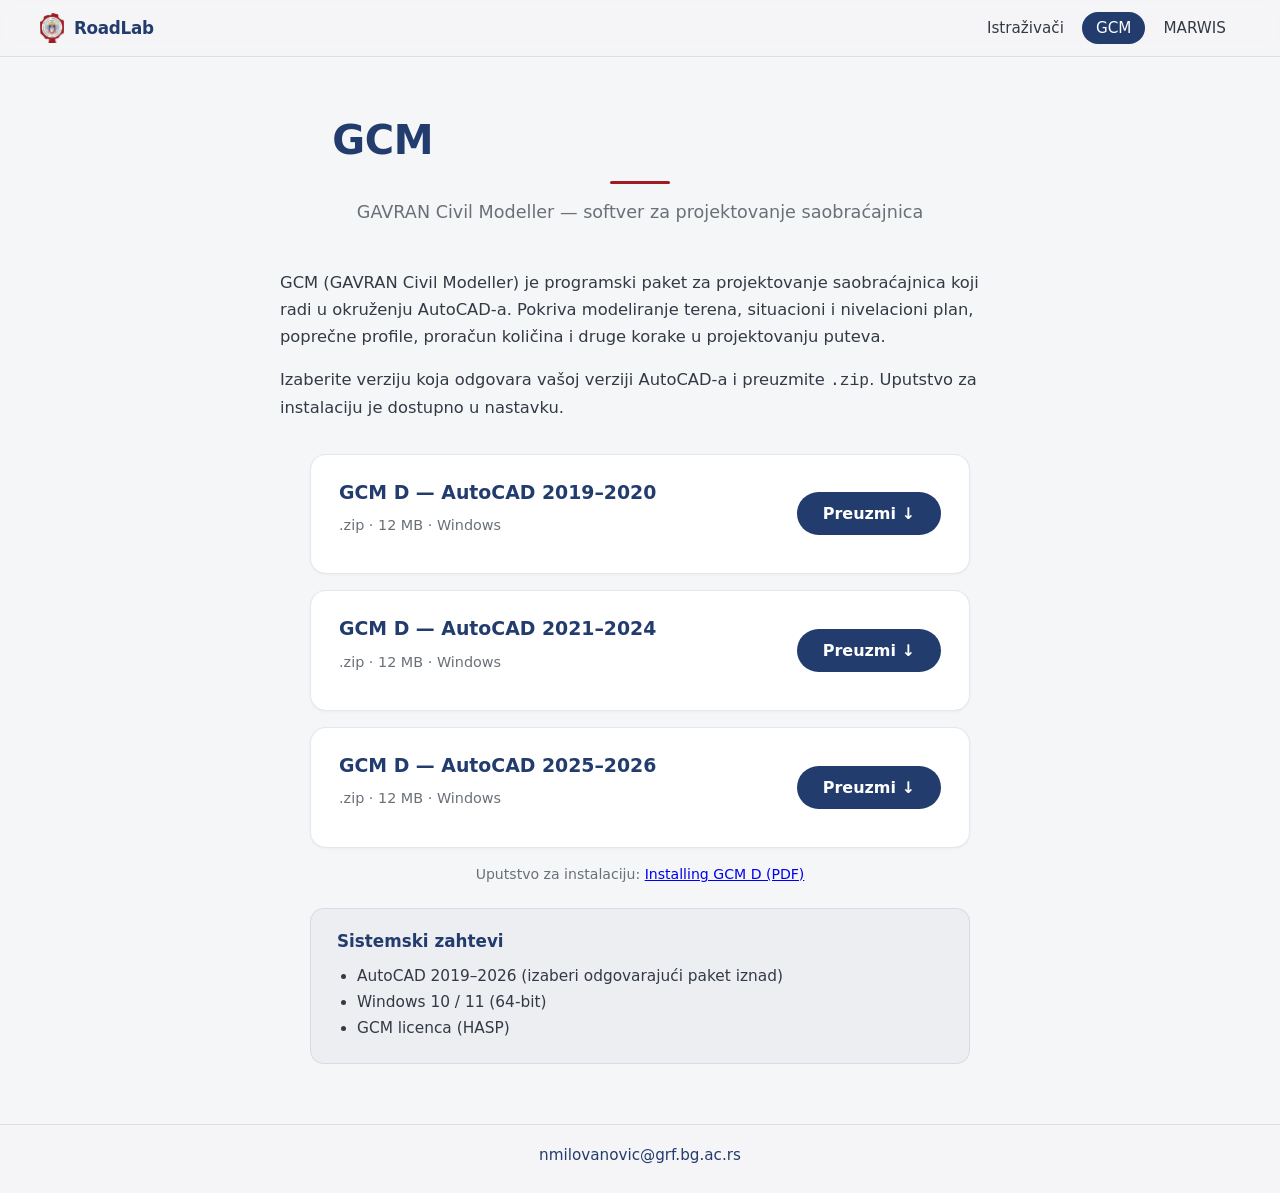
==== gcm/index.html @ 41bab0a7 "Add Istraživači and GCM pages + shared nav - GCM page hosts GCM D downloads for AutoCAD 2019–2026 (t" ====
<!doctype html>
<html lang="sr">
<head>
  <meta charset="utf-8">
  <meta name="viewport" content="width=device-width, initial-scale=1">
  <title>GCM — Laboratorija za projektovanje saobraćajnica</title>
  <meta name="description" content="GCM D (GAVRAN Civil Modeller) — softver za projektovanje saobraćajnica. Preuzimanje i uputstva.">
  <link rel="icon" href="/grb.png">
  <link rel="stylesheet" href="/style.css">
</head>
<body class="sub">
  <nav class="nav">
    <a class="nav-brand" href="/">
      <img src="/grb.png" alt="" aria-hidden="true">
      RoadLab
    </a>
    <div class="nav-links">
      <a href="/istrazivaci/">Istraživači</a>
      <a href="/gcm/" class="active">GCM</a>
      <a href="/marwis/">MARWIS</a>
    </div>
  </nav>

  <main class="page">
    <header class="page-head">
      <h1 class="page-title">GCM</h1>
      <span class="rule" aria-hidden="true"></span>
      <p class="page-sub">GAVRAN Civil Modeller — softver za projektovanje saobraćajnica</p>
    </header>

    <div class="prose">
      <p>GCM (GAVRAN Civil Modeller) je programski paket za projektovanje
         saobraćajnica koji radi u okruženju AutoCAD-a. Pokriva modeliranje
         terena, situacioni i nivelacioni plan, poprečne profile, proračun
         količina i druge korake u projektovanju puteva.</p>
      <p>Izaberite verziju koja odgovara vašoj verziji AutoCAD-a i preuzmite
         <code>.zip</code>. Uputstvo za instalaciju je dostupno u nastavku.</p>
    </div>

    <section class="downloads">
      <div class="download-card">
        <div class="dl-meta">
          <h3>GCM D — AutoCAD 2019–2020</h3>
          <p class="v">.zip · 12 MB · Windows</p>
        </div>
        <a class="btn" href="/gcm/downloads/GCM-D-AutoCAD-2019-2020.zip" download>Preuzmi ↓</a>
      </div>

      <div class="download-card">
        <div class="dl-meta">
          <h3>GCM D — AutoCAD 2021–2024</h3>
          <p class="v">.zip · 12 MB · Windows</p>
        </div>
        <a class="btn" href="/gcm/downloads/GCM-D-AutoCAD-2021-2024.zip" download>Preuzmi ↓</a>
      </div>

      <div class="download-card">
        <div class="dl-meta">
          <h3>GCM D — AutoCAD 2025–2026</h3>
          <p class="v">.zip · 12 MB · Windows</p>
        </div>
        <a class="btn" href="/gcm/downloads/GCM-D-AutoCAD-2025-2026.zip" download>Preuzmi ↓</a>
      </div>
    </section>

    <p class="note">
      Uputstvo za instalaciju:
      <a href="/gcm/downloads/Installing-GCM-D.pdf">Installing GCM D (PDF)</a>
    </p>

    <section class="reqs">
      <h2>Sistemski zahtevi</h2>
      <ul>
        <li>AutoCAD 2019–2026 (izaberi odgovarajući paket iznad)</li>
        <li>Windows 10 / 11 (64-bit)</li>
        <li>GCM licenca (HASP)</li>
      </ul>
    </section>
  </main>

  <footer class="byline">
    <a href="mailto:nmilovanovic@grf.bg.ac.rs">nmilovanovic@grf.bg.ac.rs</a>
  </footer>
</body>
</html>
---- style.css ----
/* RoadLab — landing. Colors from the official GRF site (web1.grf.bg.ac.rs):
   navy #233c6e (primary), crimson #9f1c20 (accent). Background = the faculty
   site's faint structural diagram. Plain CSS, no build step. */
:root {
  --navy: #233c6e;
  --crimson: #9f1c20;
  --ink: #333a45;
  --muted: #6a7078;
  --paper: #f5f6f7;
}

* { box-sizing: border-box; }
html, body { height: 100%; margin: 0; }

body {
  font-family: system-ui, -apple-system, "Segoe UI", Roboto, Arial, sans-serif;
  color: var(--ink);
  background-color: var(--paper);
  background-image: url("background.jpg");
  background-repeat: no-repeat;
  background-position: center 40%;
  background-size: min(1150px, 94vw);
  min-height: 100vh;
  display: flex;
  flex-direction: column;
  -webkit-font-smoothing: antialiased;
}

.wrap {
  flex: 1;
  display: flex;
  flex-direction: column;
  align-items: center;
  justify-content: center;
  text-align: center;
  padding: 48px 24px;
}

.grb {
  width: 88px;
  height: auto;
  margin-bottom: 26px;
  filter: drop-shadow(0 1px 2px rgba(0, 0, 0, .12));
}

h1 {
  margin: 0;
  max-width: 16ch;
  color: var(--navy);
  font-size: clamp(1.7rem, 4.6vw, 2.9rem);
  font-weight: 700;
  letter-spacing: -.4px;
  line-height: 1.15;
}

.rule {
  display: block;
  width: 60px;
  height: 3px;
  margin: 26px auto;
  border-radius: 2px;
  background: var(--crimson);
}

.inst {
  margin: 0 0 6px;
  color: var(--navy);
  font-weight: 600;
  font-size: clamp(1rem, 2.4vw, 1.3rem);
}

.fac {
  margin: 0;
  color: var(--muted);
  font-size: clamp(.95rem, 2.2vw, 1.15rem);
}

.btn {
  display: inline-block;
  margin-top: 32px;
  padding: 12px 26px;
  border-radius: 999px;
  background: var(--navy);
  color: #fff;
  font-weight: 600;
  font-size: 1rem;
  text-decoration: none;
  transition: background .15s ease, transform .08s ease;
}
.btn:hover { background: var(--crimson); }
.btn:active { transform: translateY(1px); }

.byline {
  padding: 20px 24px 30px;
  text-align: center;
  border-top: 1px solid rgba(35, 60, 110, .12);
  background: rgba(245, 246, 247, .72);
}

.byline a {
  color: var(--navy);
  text-decoration: none;
  font-size: .95rem;
}
.byline a:hover { color: var(--crimson); text-decoration: underline; }

/* ---- Navigation (all pages) --------------------------------------------- */
.nav {
  display: flex;
  align-items: center;
  justify-content: space-between;
  gap: 16px;
  padding: 12px clamp(16px, 4vw, 40px);
  background: rgba(245, 246, 247, .9);
  -webkit-backdrop-filter: blur(6px);
  backdrop-filter: blur(6px);
  border-bottom: 1px solid rgba(35, 60, 110, .12);
  position: sticky;
  top: 0;
  z-index: 10;
}
.nav-brand {
  display: flex;
  align-items: center;
  gap: 10px;
  color: var(--navy);
  font-weight: 700;
  font-size: 1.05rem;
  letter-spacing: -.3px;
  text-decoration: none;
}
.nav-brand img { width: 24px; height: auto; }
.nav-links {
  display: flex;
  gap: 4px;
  flex-wrap: wrap;
}
.nav-links a {
  color: var(--ink);
  text-decoration: none;
  padding: 7px 14px;
  border-radius: 999px;
  font-size: .95rem;
  font-weight: 500;
  transition: background .15s ease, color .15s ease;
}
.nav-links a:hover { background: rgba(35, 60, 110, .08); color: var(--navy); }
.nav-links a.active { background: var(--navy); color: #fff; }

/* ---- Interior pages ----------------------------------------------------- */
body.sub { background-image: none; }

.page {
  flex: 1;
  width: 100%;
  max-width: 1040px;
  margin: 0 auto;
  padding: clamp(32px, 6vw, 60px) clamp(20px, 4vw, 40px) 60px;
}

.page-head {
  text-align: center;
  margin-bottom: clamp(28px, 5vw, 48px);
}
.page-title {
  margin: 0;
  color: var(--navy);
  font-size: clamp(1.6rem, 4.2vw, 2.5rem);
  font-weight: 700;
  letter-spacing: -.4px;
}
.page-head .rule { margin: 18px auto; }
.page-sub {
  margin: 0;
  color: var(--muted);
  font-size: clamp(.95rem, 2.2vw, 1.1rem);
}

/* ---- Researcher cards --------------------------------------------------- */
.team {
  display: grid;
  grid-template-columns: repeat(auto-fill, minmax(258px, 1fr));
  gap: 20px;
}
.card {
  background: #fff;
  border: 1px solid rgba(35, 60, 110, .1);
  border-radius: 14px;
  padding: 26px 22px;
  text-align: center;
  box-shadow: 0 1px 3px rgba(0, 0, 0, .04);
  transition: transform .12s ease, box-shadow .12s ease;
}
.card:hover {
  transform: translateY(-2px);
  box-shadow: 0 6px 18px rgba(35, 60, 110, .1);
}
.avatar {
  width: 84px;
  height: 84px;
  border-radius: 50%;
  margin: 0 auto 16px;
  display: grid;
  place-items: center;
  background: var(--navy);
  color: #fff;
  font-size: 1.6rem;
  font-weight: 700;
  letter-spacing: .5px;
  object-fit: cover;
  overflow: hidden;
}
.card h3 { margin: 0 0 3px; color: var(--navy); font-size: 1.12rem; }
.card .role {
  margin: 0 0 12px;
  color: var(--crimson);
  font-size: .82rem;
  font-weight: 600;
  text-transform: uppercase;
  letter-spacing: .4px;
}
.card .bio {
  margin: 0 0 14px;
  color: var(--muted);
  font-size: .92rem;
  line-height: 1.55;
}
.card .contact {
  color: var(--navy);
  text-decoration: none;
  font-size: .86rem;
  font-weight: 500;
}
.card .contact:hover { color: var(--crimson); text-decoration: underline; }

/* ---- GCM download page -------------------------------------------------- */
.prose { max-width: 720px; margin: 0 auto; }
.prose p {
  margin: 0 0 16px;
  color: var(--ink);
  font-size: 1.02rem;
  line-height: 1.65;
}

.downloads {
  max-width: 660px;
  margin: 32px auto 0;
  display: flex;
  flex-direction: column;
  gap: 16px;
}
.downloads .download-card { margin: 0; }

.download-card {
  max-width: 660px;
  margin: 32px auto 0;
  background: #fff;
  border: 1px solid rgba(35, 60, 110, .12);
  border-radius: 16px;
  padding: 26px 28px;
  display: flex;
  align-items: center;
  gap: 22px;
  flex-wrap: wrap;
  box-shadow: 0 1px 3px rgba(0, 0, 0, .04);
}
.dl-meta { flex: 1; min-width: 200px; }
.dl-meta h3 { margin: 0 0 5px; color: var(--navy); font-size: 1.18rem; }
.dl-meta .v { color: var(--muted); font-size: .9rem; }
.download-card .btn { margin-top: 0; }

.reqs {
  max-width: 660px;
  margin: 26px auto 0;
  padding: 22px 26px;
  background: rgba(35, 60, 110, .04);
  border: 1px solid rgba(35, 60, 110, .1);
  border-radius: 14px;
}
.reqs h2 {
  margin: 0 0 12px;
  color: var(--navy);
  font-size: 1.05rem;
}
.reqs ul { margin: 0; padding-left: 20px; color: var(--ink); line-height: 1.7; }
.reqs li { font-size: .96rem; }

.note {
  max-width: 660px;
  margin: 18px auto 0;
  text-align: center;
  color: var(--muted);
  font-size: .88rem;
}
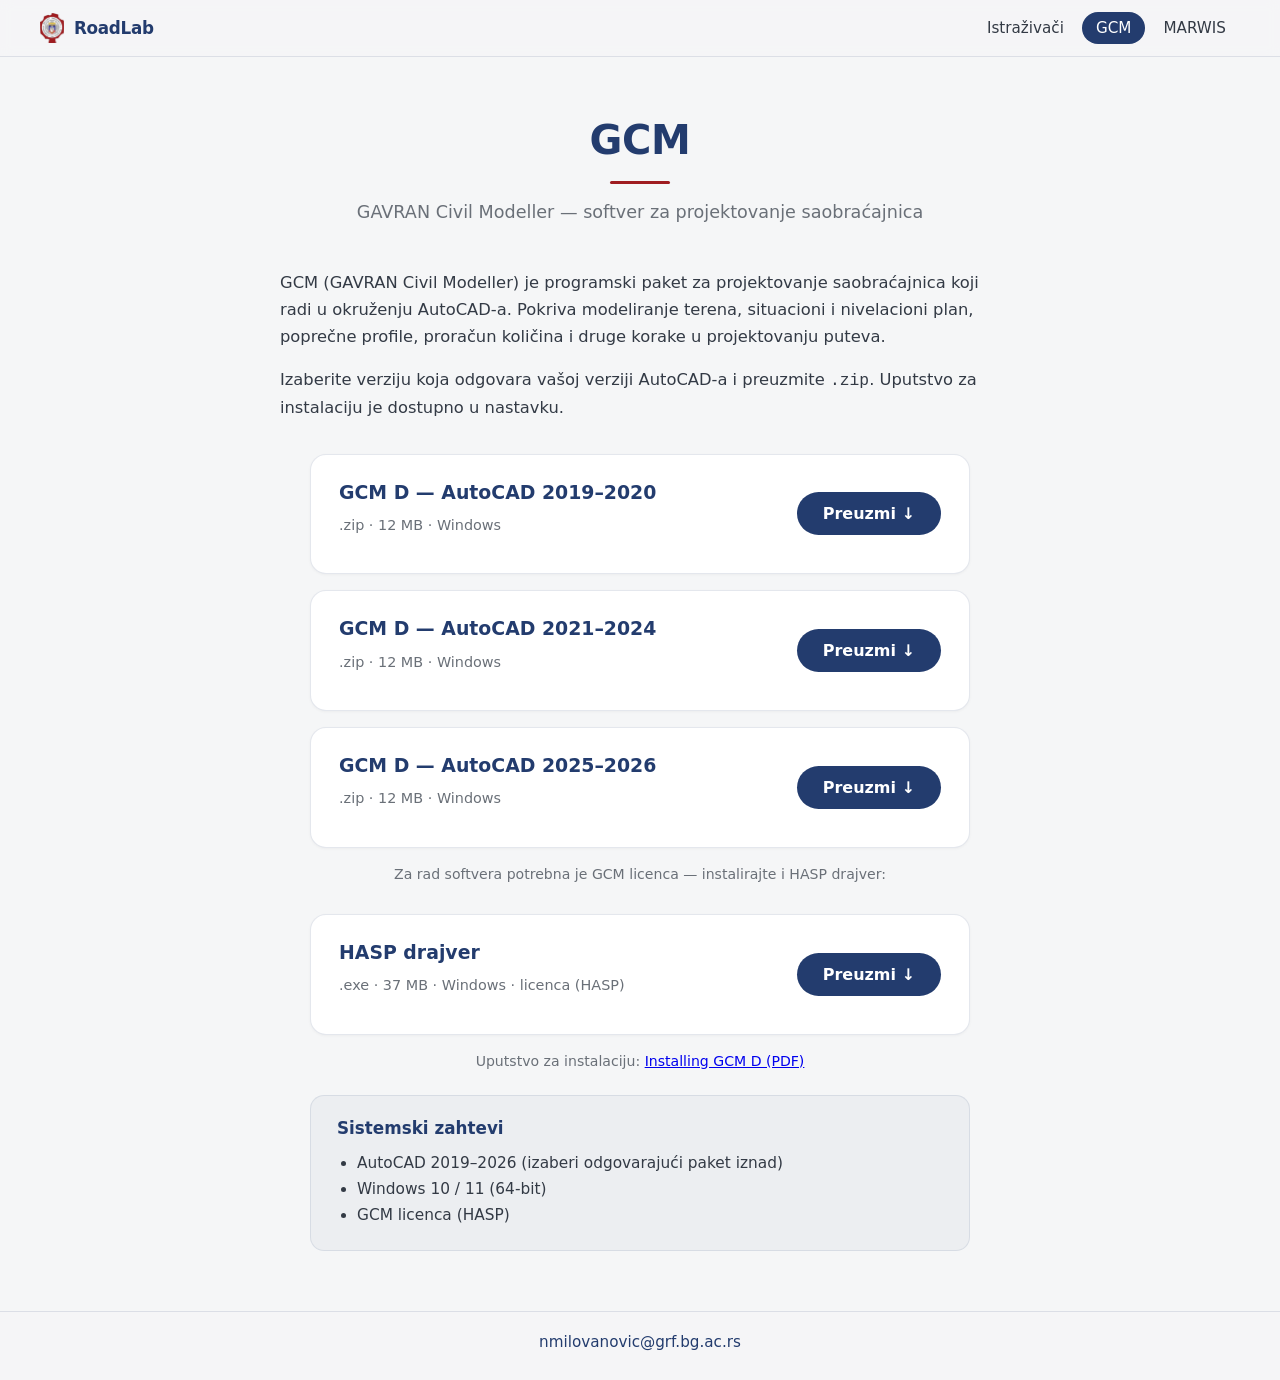
==== commit 1b9d41a4: "GCM: add HASP driver download; center page titles - Host HASPUserSetup.exe (license driver) with its" ====
--- a/gcm/index.html
+++ b/gcm/index.html
@@ -63,6 +63,18 @@
       </div>
     </section>
 
+    <p class="note">Za rad softvera potrebna je GCM licenca — instalirajte i HASP drajver:</p>
+
+    <section class="downloads">
+      <div class="download-card">
+        <div class="dl-meta">
+          <h3>HASP drajver</h3>
+          <p class="v">.exe · 37 MB · Windows · licenca (HASP)</p>
+        </div>
+        <a class="btn" href="/gcm/downloads/HASPUserSetup.exe" download>Preuzmi ↓</a>
+      </div>
+    </section>
+
     <p class="note">
       Uputstvo za instalaciju:
       <a href="/gcm/downloads/Installing-GCM-D.pdf">Installing GCM D (PDF)</a>
--- a/style.css
+++ b/style.css
@@ -164,6 +164,7 @@
 }
 .page-title {
   margin: 0;
+  max-width: none;
   color: var(--navy);
   font-size: clamp(1.6rem, 4.2vw, 2.5rem);
   font-weight: 700;
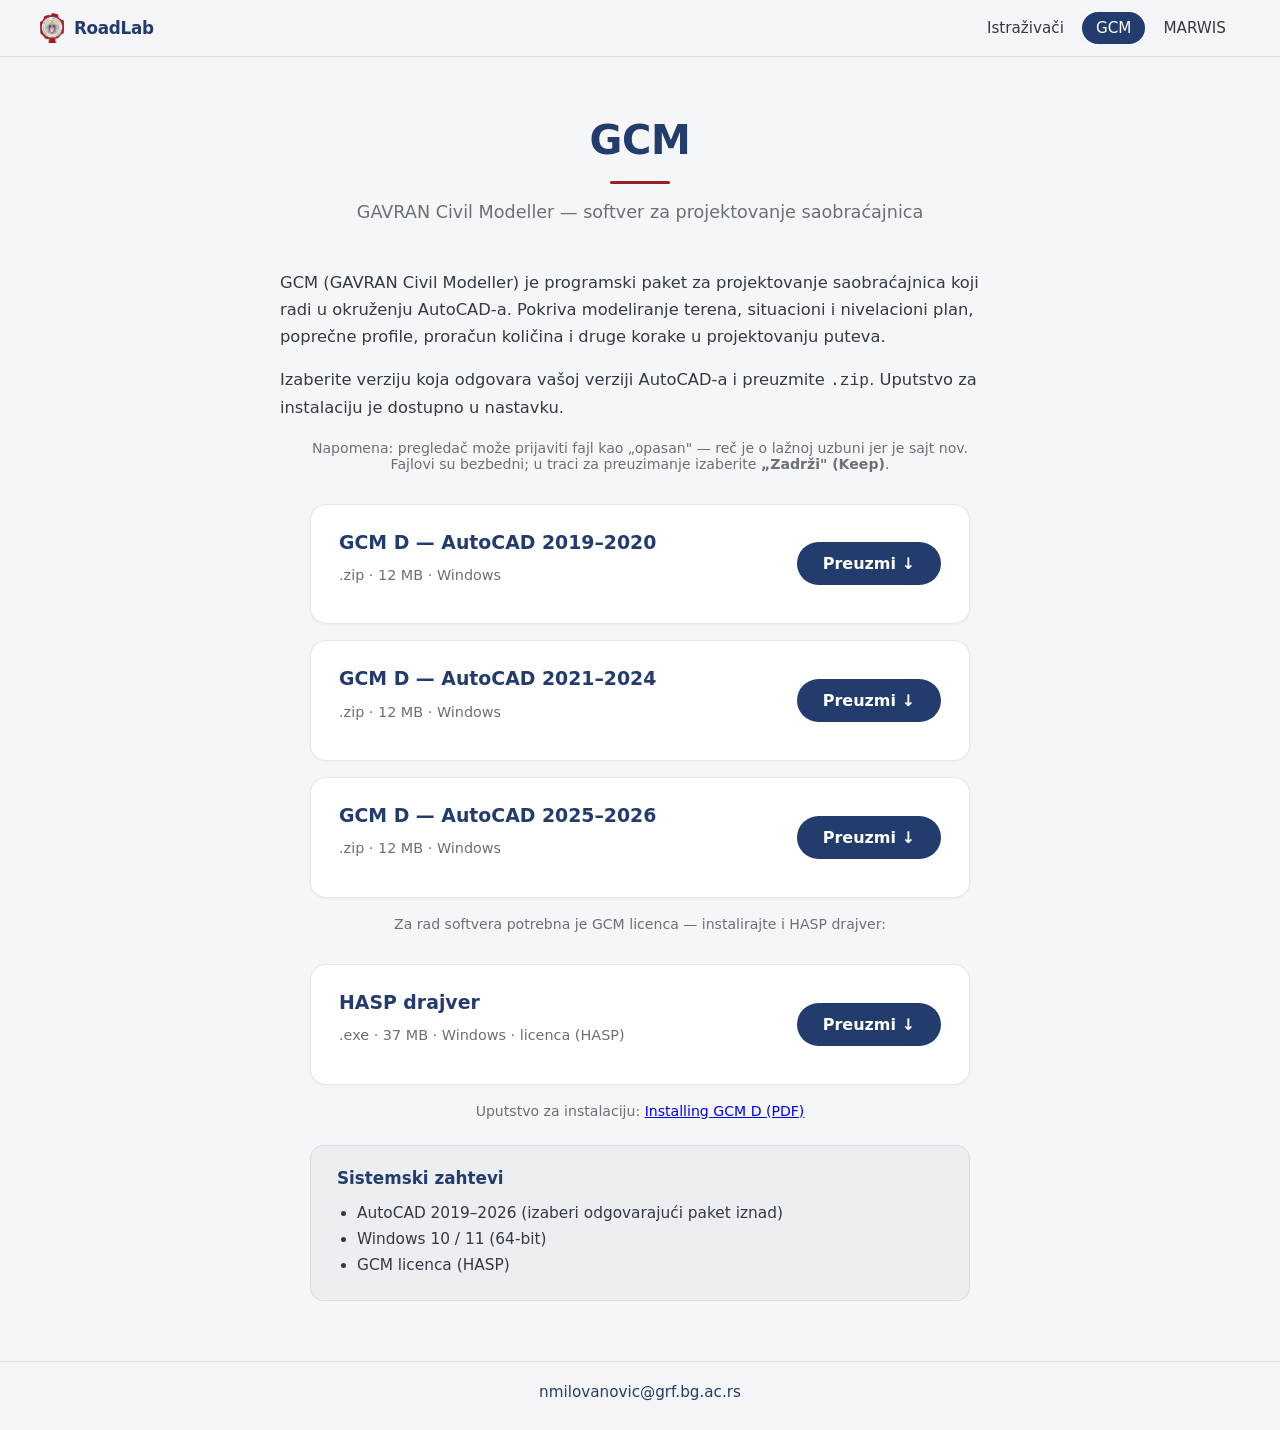
==== commit 650eed84: "GCM: note that Chrome's download warning is a false positive New-domain Safe Browsing flags the soft" ====
--- a/gcm/index.html
+++ b/gcm/index.html
@@ -6,7 +6,7 @@
   <title>GCM — Laboratorija za projektovanje saobraćajnica</title>
   <meta name="description" content="GCM D (GAVRAN Civil Modeller) — softver za projektovanje saobraćajnica. Preuzimanje i uputstva.">
   <link rel="icon" href="/grb.png">
-  <link rel="stylesheet" href="/style.css">
+  <link rel="stylesheet" href="/style.css?v=2">
 </head>
 <body class="sub">
   <nav class="nav">
@@ -37,13 +37,17 @@
          <code>.zip</code>. Uputstvo za instalaciju je dostupno u nastavku.</p>
     </div>
 
+    <p class="note">Napomena: pregledač može prijaviti fajl kao „opasan" — reč je o lažnoj
+       uzbuni jer je sajt nov. Fajlovi su bezbedni; u traci za preuzimanje izaberite
+       <strong>„Zadrži" (Keep)</strong>.</p>
+
     <section class="downloads">
       <div class="download-card">
         <div class="dl-meta">
           <h3>GCM D — AutoCAD 2019–2020</h3>
           <p class="v">.zip · 12 MB · Windows</p>
         </div>
-        <a class="btn" href="/gcm/downloads/GCM-D-AutoCAD-2019-2020.zip" download>Preuzmi ↓</a>
+        <a class="btn" href="/gcm/downloads/GCM-D-AutoCAD-2019-2020.zip">Preuzmi ↓</a>
       </div>
 
       <div class="download-card">
@@ -51,7 +55,7 @@
           <h3>GCM D — AutoCAD 2021–2024</h3>
           <p class="v">.zip · 12 MB · Windows</p>
         </div>
-        <a class="btn" href="/gcm/downloads/GCM-D-AutoCAD-2021-2024.zip" download>Preuzmi ↓</a>
+        <a class="btn" href="/gcm/downloads/GCM-D-AutoCAD-2021-2024.zip">Preuzmi ↓</a>
       </div>
 
       <div class="download-card">
@@ -59,7 +63,7 @@
           <h3>GCM D — AutoCAD 2025–2026</h3>
           <p class="v">.zip · 12 MB · Windows</p>
         </div>
-        <a class="btn" href="/gcm/downloads/GCM-D-AutoCAD-2025-2026.zip" download>Preuzmi ↓</a>
+        <a class="btn" href="/gcm/downloads/GCM-D-AutoCAD-2025-2026.zip">Preuzmi ↓</a>
       </div>
     </section>
 
@@ -71,7 +75,7 @@
           <h3>HASP drajver</h3>
           <p class="v">.exe · 37 MB · Windows · licenca (HASP)</p>
         </div>
-        <a class="btn" href="/gcm/downloads/HASPUserSetup.exe" download>Preuzmi ↓</a>
+        <a class="btn" href="/gcm/downloads/HASPUserSetup.exe">Preuzmi ↓</a>
       </div>
     </section>
 
--- a/style.css
+++ b/style.css
@@ -213,18 +213,24 @@
 }
 .card h3 { margin: 0 0 3px; color: var(--navy); font-size: 1.12rem; }
 .card .role {
-  margin: 0 0 12px;
+  margin: 0 0 8px;
   color: var(--crimson);
   font-size: .82rem;
   font-weight: 600;
   text-transform: uppercase;
   letter-spacing: .4px;
 }
-.card .bio {
+.card .degree {
+  margin: 0 0 4px;
+  color: var(--ink);
+  font-size: .92rem;
+  line-height: 1.45;
+}
+.card .details {
   margin: 0 0 14px;
   color: var(--muted);
-  font-size: .92rem;
-  line-height: 1.55;
+  font-size: .82rem;
+  line-height: 1.5;
 }
 .card .contact {
   color: var(--navy);
